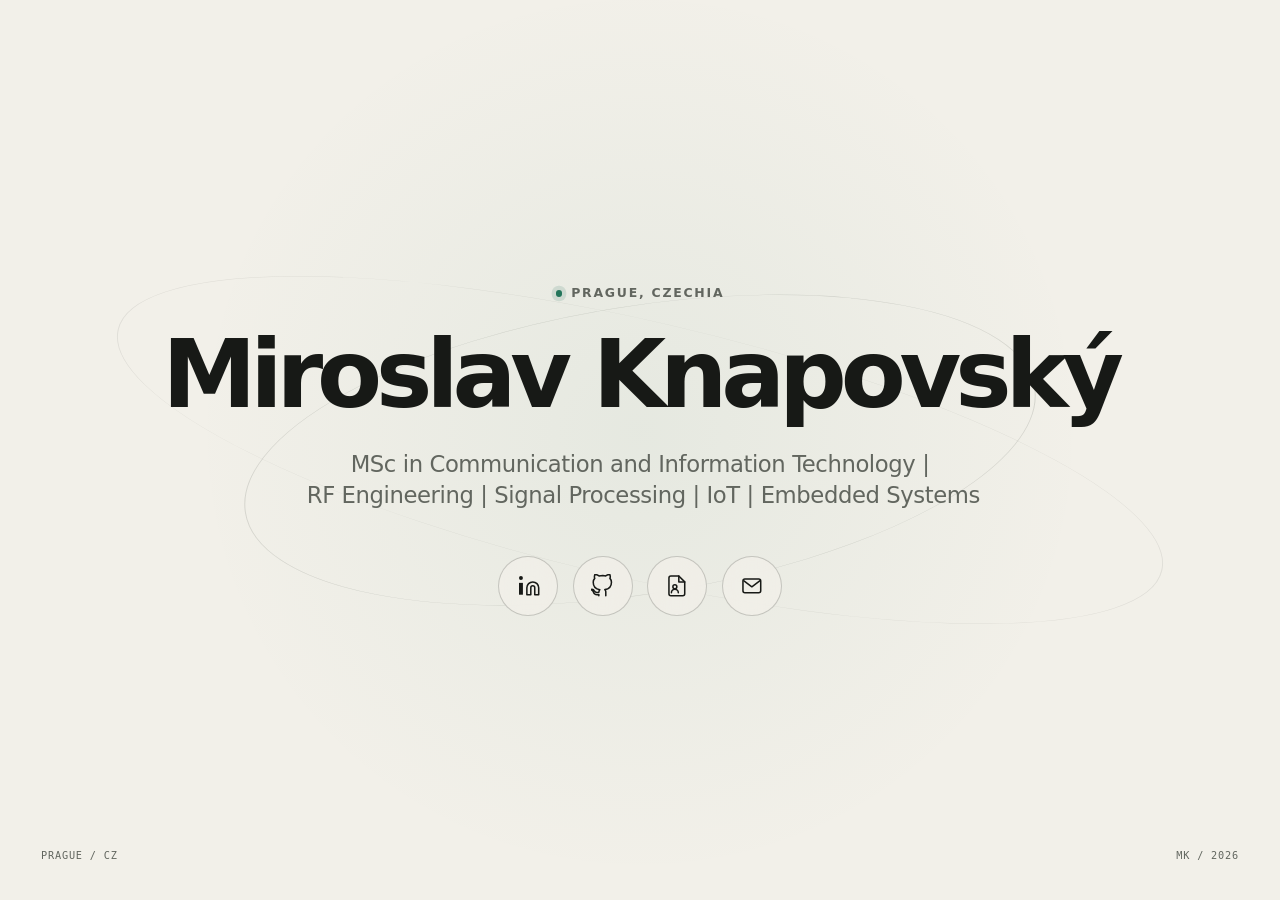
==== index.html @ cd1a3a69 "Add English resume" ====
<!doctype html>
<html lang="en">
  <head>
    <meta charset="UTF-8" />
    <meta name="viewport" content="width=device-width, initial-scale=1.0" />
    <meta name="referrer" content="strict-origin-when-cross-origin" />
    <meta
      http-equiv="Content-Security-Policy"
      content="default-src 'self'; img-src 'self' data:; style-src 'self'; script-src 'none'; object-src 'none'; base-uri 'self'; form-action 'none'"
    />
    <meta
      name="description"
      content="Miroslav Knapovský — MSc in Communication and Information Technology focused on RF engineering, signal processing, IoT and embedded systems."
    />
    <meta name="author" content="Miroslav Knapovský" />
    <meta name="theme-color" content="#f2f0e9" media="(prefers-color-scheme: light)" />
    <meta name="theme-color" content="#101210" media="(prefers-color-scheme: dark)" />
    <meta property="og:type" content="website" />
    <meta property="og:url" content="https://mknapovsky.cz/" />
    <meta property="og:title" content="Miroslav Knapovský" />
    <meta
      property="og:description"
      content="MSc in Communication and Information Technology focused on RF engineering, signal processing, IoT and embedded systems."
    />
    <meta property="og:locale" content="en_US" />
    <link rel="canonical" href="https://mknapovsky.cz/" />
    <link rel="icon" href="favicon.svg" type="image/svg+xml" />
    <link rel="stylesheet" href="styles.css" />
    <title>Miroslav Knapovský — personal website</title>
  </head>
  <body>
    <a class="skip-link" href="#profile">Skip to main content</a>

    <main class="profile" id="profile" tabindex="-1">
      <div class="profile__content">
        <p class="profile__location">
          <span class="status-dot" aria-hidden="true"></span>
          <span>Prague, Czechia</span>
        </p>

        <h1>Miroslav Knapovský</h1>

        <p class="profile__roles">
          MSc in Communication and Information
          Technology&nbsp;|&nbsp;RF Engineering&nbsp;|&nbsp;Signal
          Processing&nbsp;|&nbsp;IoT&nbsp;|&nbsp;Embedded Systems
        </p>

        <nav class="profile__links" aria-label="Professional and contact links">
          <a
            href="https://www.linkedin.com/in/miroslav-knapovsky-1905a0394/"
            target="_blank"
            rel="noopener noreferrer"
            aria-label="LinkedIn — open in a new tab"
          >
            <svg viewBox="0 0 24 24" aria-hidden="true">
              <path d="M16 8a6 6 0 0 1 6 6v7h-4v-7a2 2 0 0 0-4 0v7h-4v-7a6 6 0 0 1 6-6Z" />
              <path d="M2 9h4v12H2z" />
              <circle cx="4" cy="4" r="2" />
            </svg>
            <span>LinkedIn</span>
          </a>

          <a
            href="https://github.com/MiraKnapovsky"
            target="_blank"
            rel="noopener noreferrer"
            aria-label="GitHub — open in a new tab"
          >
            <svg viewBox="0 0 24 24" aria-hidden="true">
              <path d="M15 22v-3.9c0-1-.35-1.75-1-2.25 3.3-.37 6.75-1.62 6.75-7.4 0-1.64-.58-2.98-1.55-4.03.16-.38.67-1.9-.15-3.97 0 0-1.26-.4-4.12 1.54A14.3 14.3 0 0 0 12 1.46c-1.33 0-2.67.18-3.93.53C5.2.05 3.94.45 3.94.45c-.82 2.07-.3 3.59-.15 3.97A5.75 5.75 0 0 0 2.25 8.45c0 5.76 3.44 7.04 6.73 7.41-.53.46-.93 1.29-.99 2.5-.9.4-3.16 1.09-4.56-1.3 0 0-.83-1.5-2.4-1.61 0 0-1.53-.02-.11.95 0 0 1.03.48 1.74 2.29 0 0 .92 3.06 5.28 2.03V22" />
            </svg>
            <span>GitHub</span>
          </a>

          <a
            href="/resume.pdf"
            target="_blank"
            rel="noopener noreferrer"
            aria-label="Resume PDF — open in a new tab"
          >
            <svg viewBox="0 0 24 24" aria-hidden="true">
              <path d="M14 2H6a2 2 0 0 0-2 2v16a2 2 0 0 0 2 2h12a2 2 0 0 0 2-2V8Z" />
              <path d="M14 2v6h6" />
              <circle cx="10" cy="13" r="2" />
              <path d="M6.5 19a3.5 3.5 0 0 1 7 0" />
            </svg>
            <span>Resume</span>
          </a>

          <a
            href="mailto:miraknapovsky@gmail.com"
            aria-label="Email Miroslav Knapovský at miraknapovsky@gmail.com"
          >
            <svg viewBox="0 0 24 24" aria-hidden="true">
              <rect x="3" y="5" width="18" height="14" rx="2" />
              <path d="m4 7 8 6 8-6" />
            </svg>
            <span>Email</span>
          </a>
        </nav>
      </div>
    </main>

    <footer class="site-footer">
      <span>PRAGUE / CZ</span>
      <span aria-hidden="true">MK / 2026</span>
    </footer>
  </body>
</html>
---- styles.css ----
:root {
  color-scheme: light dark;
  --background: #f2f0e9;
  --surface: rgba(242, 240, 233, 0.76);
  --text: #171916;
  --muted: #62665f;
  --faint: rgba(23, 25, 22, 0.12);
  --line: rgba(23, 25, 22, 0.2);
  --accent: #23755a;
  --focus: #147f5b;
  --selection: #c9eadb;
  font-family:
    Inter, ui-sans-serif, system-ui, -apple-system, BlinkMacSystemFont, "Segoe UI",
    sans-serif;
  font-synthesis: none;
}

@media (prefers-color-scheme: dark) {
  :root {
    --background: #101210;
    --surface: rgba(16, 18, 16, 0.78);
    --text: #f0f1eb;
    --muted: #a5aaa1;
    --faint: rgba(240, 241, 235, 0.1);
    --line: rgba(240, 241, 235, 0.18);
    --accent: #79d7b5;
    --focus: #8ce9c8;
    --selection: #245a47;
  }
}

*,
*::before,
*::after {
  box-sizing: border-box;
}

html {
  min-width: 320px;
  min-height: 100%;
  background: var(--background);
}

body {
  position: relative;
  min-width: 320px;
  min-height: 100vh;
  min-height: 100svh;
  margin: 0;
  overflow-x: hidden;
  overflow-y: auto;
  background:
    radial-gradient(circle at 50% 48%, color-mix(in srgb, var(--accent) 6%, transparent), transparent 28rem),
    var(--background);
  color: var(--text);
  line-height: 1.5;
  text-rendering: optimizeLegibility;
  -webkit-font-smoothing: antialiased;
}

body::before,
body::after {
  content: "";
  position: fixed;
  z-index: 0;
  top: 50%;
  left: 50%;
  border: 1px solid var(--faint);
  border-radius: 50%;
  pointer-events: none;
}

body::before {
  width: min(50rem, 78vw);
  aspect-ratio: 1;
  transform: translate(-50%, -50%) rotate(-9deg) scaleY(0.36);
}

body::after {
  width: min(67rem, 96vw);
  aspect-ratio: 1;
  transform: translate(-50%, -50%) rotate(13deg) scaleY(0.24);
  opacity: 0.62;
}

::selection {
  background: var(--selection);
}

a {
  color: inherit;
  font: inherit;
  -webkit-tap-highlight-color: transparent;
}

a:focus-visible {
  outline: 2px solid var(--focus);
  outline-offset: 5px;
}

.skip-link {
  position: fixed;
  z-index: 100;
  top: 1rem;
  left: 1rem;
  padding: 0.65rem 0.9rem;
  transform: translateY(calc(-100% - 2rem));
  border-radius: 0.25rem;
  background: var(--text);
  color: var(--background);
  font-size: 0.8rem;
  font-weight: 700;
  text-decoration: none;
}

.skip-link:focus {
  transform: translateY(0);
}

.site-footer {
  position: fixed;
  z-index: 10;
  left: 0;
  display: flex;
  align-items: center;
  justify-content: space-between;
  width: 100%;
  padding-inline: clamp(1.25rem, 3.2vw, 3.5rem);
}

.profile {
  position: relative;
  z-index: 1;
  display: grid;
  min-height: 100vh;
  min-height: 100svh;
  padding: clamp(6.5rem, 12vh, 9rem) 1.5rem;
  place-items: center;
  text-align: center;
}

.profile__content {
  width: min(100%, 68rem);
}

.profile__location {
  display: flex;
  align-items: center;
  justify-content: center;
  gap: 0.55rem;
  margin: 0 0 clamp(1.25rem, 3vh, 2rem);
  color: var(--muted);
  font-size: clamp(0.68rem, 1vw, 0.78rem);
  font-weight: 650;
  letter-spacing: 0.14em;
  text-transform: uppercase;
}

.status-dot {
  width: 0.42rem;
  height: 0.42rem;
  border-radius: 50%;
  background: var(--accent);
  box-shadow: 0 0 0 0.27rem color-mix(in srgb, var(--accent) 14%, transparent);
}

h1 {
  max-width: 15ch;
  margin: 0 auto;
  font-size: clamp(2.75rem, 7.4vw, 7rem);
  font-weight: 760;
  letter-spacing: -0.065em;
  line-height: 0.93;
  text-wrap: balance;
}

.profile__roles {
  max-width: 62rem;
  margin: clamp(1.5rem, 3.5vh, 2.4rem) auto 0;
  color: var(--muted);
  font-size: clamp(1rem, 2vw, 1.42rem);
  font-weight: 430;
  letter-spacing: -0.018em;
  line-height: 1.35;
  text-wrap: balance;
}

.profile__links {
  display: flex;
  flex-wrap: wrap;
  justify-content: center;
  gap: clamp(0.65rem, 1.2vw, 0.9rem);
  margin-top: clamp(2.1rem, 5vh, 3.2rem);
}

.profile__links a {
  position: relative;
  display: grid;
  width: clamp(3.25rem, 5vw, 3.75rem);
  height: clamp(3.25rem, 5vw, 3.75rem);
  place-items: center;
  border: 1px solid var(--line);
  border-radius: 50%;
  background: var(--surface);
  color: var(--text);
  text-decoration: none;
  backdrop-filter: blur(12px);
  transition:
    color 160ms ease,
    border-color 160ms ease,
    transform 160ms ease,
    background-color 160ms ease;
}

.profile__links a:hover,
.profile__links a:focus-visible {
  border-color: var(--accent);
  background: color-mix(in srgb, var(--accent) 9%, var(--surface));
  color: var(--accent);
  transform: translateY(-3px);
}

.profile__links svg {
  width: 1.48rem;
  height: 1.48rem;
  fill: none;
  stroke: currentColor;
  stroke-linecap: round;
  stroke-linejoin: round;
  stroke-width: 1.55;
}

.profile__links a:first-child svg path:nth-child(2),
.profile__links a:first-child svg circle {
  fill: currentColor;
  stroke: none;
}

.profile__links a > span {
  position: absolute;
  top: calc(100% + 0.65rem);
  left: 50%;
  width: max-content;
  max-width: 9rem;
  padding: 0.3rem 0.48rem;
  transform: translate(-50%, -0.2rem);
  border-radius: 0.2rem;
  background: var(--text);
  color: var(--background);
  font-size: 0.64rem;
  font-weight: 680;
  letter-spacing: 0.03em;
  opacity: 0;
  pointer-events: none;
  transition:
    opacity 140ms ease,
    transform 140ms ease;
}

.profile__links a:hover > span,
.profile__links a:focus-visible > span {
  transform: translate(-50%, 0);
  opacity: 1;
}

.site-footer {
  bottom: 0;
  min-height: clamp(4rem, 8vw, 5.5rem);
  color: var(--muted);
  font-family: ui-monospace, "SFMono-Regular", Consolas, monospace;
  font-size: clamp(0.56rem, 0.8vw, 0.67rem);
  letter-spacing: 0.08em;
}

@media (max-width: 640px) {
  body::before {
    width: 35rem;
  }

  body::after {
    width: 45rem;
  }

  .profile {
    padding-inline: 1.15rem;
  }

  .profile__roles {
    max-width: 22rem;
  }

  .profile__links {
    margin-bottom: 1.35rem;
  }

  .profile__links a > span {
    top: calc(100% + 0.42rem);
    display: block;
    padding: 0;
    transform: translate(-50%, 0);
    background: transparent;
    color: var(--muted);
    font-size: 0.56rem;
    opacity: 1;
    transition: none;
  }
}

@media (hover: none) {
  .profile__links {
    margin-bottom: 1.35rem;
  }

  .profile__links a > span {
    top: calc(100% + 0.42rem);
    display: block;
    padding: 0;
    transform: translate(-50%, 0);
    background: transparent;
    color: var(--muted);
    font-size: 0.56rem;
    opacity: 1;
    transition: none;
  }
}

@media (max-height: 560px) and (orientation: landscape) {
  .site-footer {
    display: none;
  }

  .profile {
    padding-block: 4.25rem 1.5rem;
  }

  .profile__location {
    margin-bottom: 0.75rem;
  }

  h1 {
    font-size: clamp(2.2rem, 9vh, 4rem);
  }

  .profile__roles {
    max-width: none;
    margin-top: 1rem;
    font-size: 0.8rem;
  }

  .profile__links {
    margin-top: 1rem;
  }
}

@media (prefers-reduced-motion: reduce) {
  *,
  *::before,
  *::after {
    scroll-behavior: auto !important;
    transition-duration: 0.01ms !important;
  }
}

@supports not (background: color-mix(in srgb, black, white)) {
  body {
    background: var(--background);
  }

  .profile__links a:hover,
  .profile__links a:focus-visible {
    background: var(--background);
  }
}
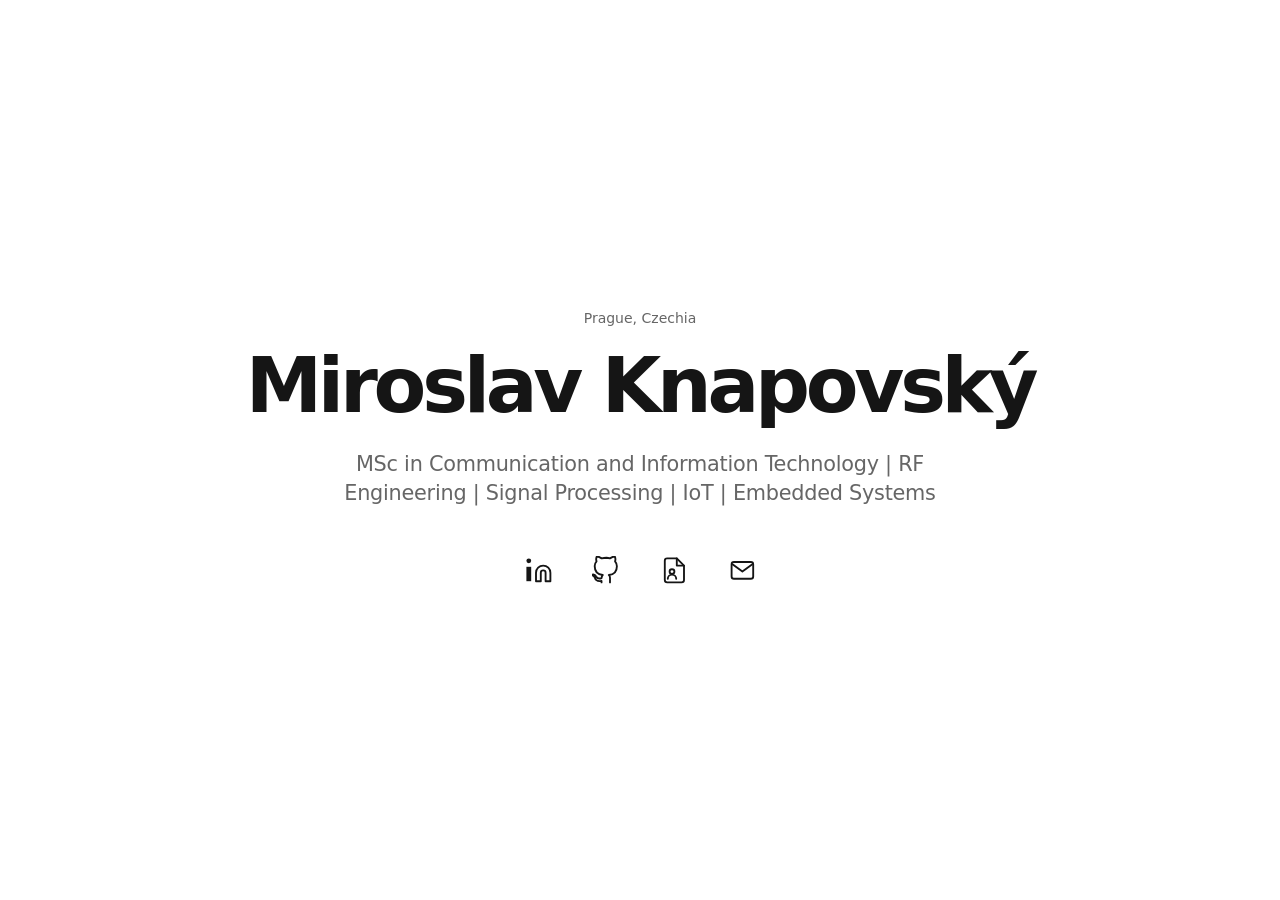
==== commit 0fc56a10: "Simplify homepage design" ====
--- a/index.html
+++ b/index.html
@@ -13,8 +13,8 @@
       content="Miroslav Knapovský — MSc in Communication and Information Technology focused on RF engineering, signal processing, IoT and embedded systems."
     />
     <meta name="author" content="Miroslav Knapovský" />
-    <meta name="theme-color" content="#f2f0e9" media="(prefers-color-scheme: light)" />
-    <meta name="theme-color" content="#101210" media="(prefers-color-scheme: dark)" />
+    <meta name="theme-color" content="#ffffff" media="(prefers-color-scheme: light)" />
+    <meta name="theme-color" content="#111111" media="(prefers-color-scheme: dark)" />
     <meta property="og:type" content="website" />
     <meta property="og:url" content="https://mknapovsky.cz/" />
     <meta property="og:title" content="Miroslav Knapovský" />
@@ -24,7 +24,7 @@
     />
     <meta property="og:locale" content="en_US" />
     <link rel="canonical" href="https://mknapovsky.cz/" />
-    <link rel="icon" href="favicon.svg" type="image/svg+xml" />
+    <link rel="icon" href="/favicon.svg?v=2" type="image/svg+xml" />
     <link rel="stylesheet" href="styles.css" />
     <title>Miroslav Knapovský — personal website</title>
   </head>
@@ -33,10 +33,7 @@
 
     <main class="profile" id="profile" tabindex="-1">
       <div class="profile__content">
-        <p class="profile__location">
-          <span class="status-dot" aria-hidden="true"></span>
-          <span>Prague, Czechia</span>
-        </p>
+        <p class="profile__location">Prague, Czechia</p>
 
         <h1>Miroslav Knapovský</h1>
 
@@ -48,7 +45,7 @@
 
         <nav class="profile__links" aria-label="Professional and contact links">
           <a
-            href="https://www.linkedin.com/in/miroslav-knapovsky-1905a0394/"
+            href="https://www.linkedin.com/in/m-knapovsky"
             target="_blank"
             rel="noopener noreferrer"
             aria-label="LinkedIn — open in a new tab"
@@ -58,7 +55,6 @@
               <path d="M2 9h4v12H2z" />
               <circle cx="4" cy="4" r="2" />
             </svg>
-            <span>LinkedIn</span>
           </a>
 
           <a
@@ -70,14 +66,11 @@
             <svg viewBox="0 0 24 24" aria-hidden="true">
               <path d="M15 22v-3.9c0-1-.35-1.75-1-2.25 3.3-.37 6.75-1.62 6.75-7.4 0-1.64-.58-2.98-1.55-4.03.16-.38.67-1.9-.15-3.97 0 0-1.26-.4-4.12 1.54A14.3 14.3 0 0 0 12 1.46c-1.33 0-2.67.18-3.93.53C5.2.05 3.94.45 3.94.45c-.82 2.07-.3 3.59-.15 3.97A5.75 5.75 0 0 0 2.25 8.45c0 5.76 3.44 7.04 6.73 7.41-.53.46-.93 1.29-.99 2.5-.9.4-3.16 1.09-4.56-1.3 0 0-.83-1.5-2.4-1.61 0 0-1.53-.02-.11.95 0 0 1.03.48 1.74 2.29 0 0 .92 3.06 5.28 2.03V22" />
             </svg>
-            <span>GitHub</span>
           </a>
 
           <a
             href="/resume.pdf"
-            target="_blank"
-            rel="noopener noreferrer"
-            aria-label="Resume PDF — open in a new tab"
+            aria-label="Open resume PDF"
           >
             <svg viewBox="0 0 24 24" aria-hidden="true">
               <path d="M14 2H6a2 2 0 0 0-2 2v16a2 2 0 0 0 2 2h12a2 2 0 0 0 2-2V8Z" />
@@ -85,7 +78,6 @@
               <circle cx="10" cy="13" r="2" />
               <path d="M6.5 19a3.5 3.5 0 0 1 7 0" />
             </svg>
-            <span>Resume</span>
           </a>
 
           <a
@@ -96,15 +88,9 @@
               <rect x="3" y="5" width="18" height="14" rx="2" />
               <path d="m4 7 8 6 8-6" />
             </svg>
-            <span>Email</span>
           </a>
         </nav>
       </div>
     </main>
-
-    <footer class="site-footer">
-      <span>PRAGUE / CZ</span>
-      <span aria-hidden="true">MK / 2026</span>
-    </footer>
   </body>
 </html>
--- a/styles.css
+++ b/styles.css
@@ -1,14 +1,10 @@
 :root {
   color-scheme: light dark;
-  --background: #f2f0e9;
-  --surface: rgba(242, 240, 233, 0.76);
-  --text: #171916;
-  --muted: #62665f;
-  --faint: rgba(23, 25, 22, 0.12);
-  --line: rgba(23, 25, 22, 0.2);
-  --accent: #23755a;
-  --focus: #147f5b;
-  --selection: #c9eadb;
+  --background: #ffffff;
+  --text: #151515;
+  --muted: #666666;
+  --focus: #151515;
+  --selection: #dedede;
   font-family:
     Inter, ui-sans-serif, system-ui, -apple-system, BlinkMacSystemFont, "Segoe UI",
     sans-serif;
@@ -17,15 +13,11 @@
 
 @media (prefers-color-scheme: dark) {
   :root {
-    --background: #101210;
-    --surface: rgba(16, 18, 16, 0.78);
-    --text: #f0f1eb;
-    --muted: #a5aaa1;
-    --faint: rgba(240, 241, 235, 0.1);
-    --line: rgba(240, 241, 235, 0.18);
-    --accent: #79d7b5;
-    --focus: #8ce9c8;
-    --selection: #245a47;
+    --background: #111111;
+    --text: #f5f5f5;
+    --muted: #a8a8a8;
+    --focus: #f5f5f5;
+    --selection: #454545;
   }
 }
 
@@ -42,45 +34,17 @@
 }
 
 body {
-  position: relative;
   min-width: 320px;
   min-height: 100vh;
   min-height: 100svh;
   margin: 0;
   overflow-x: hidden;
   overflow-y: auto;
-  background:
-    radial-gradient(circle at 50% 48%, color-mix(in srgb, var(--accent) 6%, transparent), transparent 28rem),
-    var(--background);
+  background: var(--background);
   color: var(--text);
   line-height: 1.5;
   text-rendering: optimizeLegibility;
   -webkit-font-smoothing: antialiased;
-}
-
-body::before,
-body::after {
-  content: "";
-  position: fixed;
-  z-index: 0;
-  top: 50%;
-  left: 50%;
-  border: 1px solid var(--faint);
-  border-radius: 50%;
-  pointer-events: none;
-}
-
-body::before {
-  width: min(50rem, 78vw);
-  aspect-ratio: 1;
-  transform: translate(-50%, -50%) rotate(-9deg) scaleY(0.36);
-}
-
-body::after {
-  width: min(67rem, 96vw);
-  aspect-ratio: 1;
-  transform: translate(-50%, -50%) rotate(13deg) scaleY(0.24);
-  opacity: 0.62;
 }
 
 ::selection {
@@ -117,71 +81,44 @@
   transform: translateY(0);
 }
 
-.site-footer {
-  position: fixed;
-  z-index: 10;
-  left: 0;
-  display: flex;
-  align-items: center;
-  justify-content: space-between;
-  width: 100%;
-  padding-inline: clamp(1.25rem, 3.2vw, 3.5rem);
-}
-
 .profile {
-  position: relative;
-  z-index: 1;
   display: grid;
   min-height: 100vh;
   min-height: 100svh;
-  padding: clamp(6.5rem, 12vh, 9rem) 1.5rem;
+  padding: clamp(4rem, 10vh, 7rem) 1.5rem;
   place-items: center;
   text-align: center;
 }
 
 .profile__content {
-  width: min(100%, 68rem);
+  width: min(100%, 58rem);
 }
 
 .profile__location {
-  display: flex;
-  align-items: center;
-  justify-content: center;
-  gap: 0.55rem;
-  margin: 0 0 clamp(1.25rem, 3vh, 2rem);
+  margin: 0 0 1.25rem;
   color: var(--muted);
-  font-size: clamp(0.68rem, 1vw, 0.78rem);
-  font-weight: 650;
-  letter-spacing: 0.14em;
-  text-transform: uppercase;
-}
-
-.status-dot {
-  width: 0.42rem;
-  height: 0.42rem;
-  border-radius: 50%;
-  background: var(--accent);
-  box-shadow: 0 0 0 0.27rem color-mix(in srgb, var(--accent) 14%, transparent);
+  font-size: 0.875rem;
+  font-weight: 450;
 }
 
 h1 {
   max-width: 15ch;
   margin: 0 auto;
-  font-size: clamp(2.75rem, 7.4vw, 7rem);
-  font-weight: 760;
-  letter-spacing: -0.065em;
-  line-height: 0.93;
+  font-size: clamp(3rem, 6vw, 5.75rem);
+  font-weight: 720;
+  letter-spacing: -0.055em;
+  line-height: 0.96;
   text-wrap: balance;
 }
 
 .profile__roles {
-  max-width: 62rem;
-  margin: clamp(1.5rem, 3.5vh, 2.4rem) auto 0;
+  max-width: 54rem;
+  margin: 1.75rem auto 0;
   color: var(--muted);
-  font-size: clamp(1rem, 2vw, 1.42rem);
-  font-weight: 430;
-  letter-spacing: -0.018em;
-  line-height: 1.35;
+  font-size: clamp(1rem, 1.8vw, 1.3rem);
+  font-weight: 400;
+  letter-spacing: -0.012em;
+  line-height: 1.4;
   text-wrap: balance;
 }
 
@@ -189,40 +126,28 @@
   display: flex;
   flex-wrap: wrap;
   justify-content: center;
-  gap: clamp(0.65rem, 1.2vw, 0.9rem);
-  margin-top: clamp(2.1rem, 5vh, 3.2rem);
+  gap: clamp(1rem, 2vw, 1.5rem);
+  margin-top: 2.5rem;
 }
 
 .profile__links a {
-  position: relative;
   display: grid;
-  width: clamp(3.25rem, 5vw, 3.75rem);
-  height: clamp(3.25rem, 5vw, 3.75rem);
+  width: 2.75rem;
+  height: 2.75rem;
   place-items: center;
-  border: 1px solid var(--line);
-  border-radius: 50%;
-  background: var(--surface);
   color: var(--text);
   text-decoration: none;
-  backdrop-filter: blur(12px);
-  transition:
-    color 160ms ease,
-    border-color 160ms ease,
-    transform 160ms ease,
-    background-color 160ms ease;
+  transition: opacity 140ms ease;
 }
 
 .profile__links a:hover,
 .profile__links a:focus-visible {
-  border-color: var(--accent);
-  background: color-mix(in srgb, var(--accent) 9%, var(--surface));
-  color: var(--accent);
-  transform: translateY(-3px);
+  opacity: 0.52;
 }
 
 .profile__links svg {
-  width: 1.48rem;
-  height: 1.48rem;
+  width: 1.8rem;
+  height: 1.8rem;
   fill: none;
   stroke: currentColor;
   stroke-linecap: round;
@@ -236,51 +161,7 @@
   stroke: none;
 }
 
-.profile__links a > span {
-  position: absolute;
-  top: calc(100% + 0.65rem);
-  left: 50%;
-  width: max-content;
-  max-width: 9rem;
-  padding: 0.3rem 0.48rem;
-  transform: translate(-50%, -0.2rem);
-  border-radius: 0.2rem;
-  background: var(--text);
-  color: var(--background);
-  font-size: 0.64rem;
-  font-weight: 680;
-  letter-spacing: 0.03em;
-  opacity: 0;
-  pointer-events: none;
-  transition:
-    opacity 140ms ease,
-    transform 140ms ease;
-}
-
-.profile__links a:hover > span,
-.profile__links a:focus-visible > span {
-  transform: translate(-50%, 0);
-  opacity: 1;
-}
-
-.site-footer {
-  bottom: 0;
-  min-height: clamp(4rem, 8vw, 5.5rem);
-  color: var(--muted);
-  font-family: ui-monospace, "SFMono-Regular", Consolas, monospace;
-  font-size: clamp(0.56rem, 0.8vw, 0.67rem);
-  letter-spacing: 0.08em;
-}
-
 @media (max-width: 640px) {
-  body::before {
-    width: 35rem;
-  }
-
-  body::after {
-    width: 45rem;
-  }
-
   .profile {
     padding-inline: 1.15rem;
   }
@@ -289,48 +170,11 @@
     max-width: 22rem;
   }
 
-  .profile__links {
-    margin-bottom: 1.35rem;
-  }
-
-  .profile__links a > span {
-    top: calc(100% + 0.42rem);
-    display: block;
-    padding: 0;
-    transform: translate(-50%, 0);
-    background: transparent;
-    color: var(--muted);
-    font-size: 0.56rem;
-    opacity: 1;
-    transition: none;
-  }
-}
-
-@media (hover: none) {
-  .profile__links {
-    margin-bottom: 1.35rem;
-  }
-
-  .profile__links a > span {
-    top: calc(100% + 0.42rem);
-    display: block;
-    padding: 0;
-    transform: translate(-50%, 0);
-    background: transparent;
-    color: var(--muted);
-    font-size: 0.56rem;
-    opacity: 1;
-    transition: none;
-  }
 }
 
 @media (max-height: 560px) and (orientation: landscape) {
-  .site-footer {
-    display: none;
-  }
-
   .profile {
-    padding-block: 4.25rem 1.5rem;
+    padding-block: 2.5rem;
   }
 
   .profile__location {
@@ -360,14 +204,3 @@
     transition-duration: 0.01ms !important;
   }
 }
-
-@supports not (background: color-mix(in srgb, black, white)) {
-  body {
-    background: var(--background);
-  }
-
-  .profile__links a:hover,
-  .profile__links a:focus-visible {
-    background: var(--background);
-  }
-}
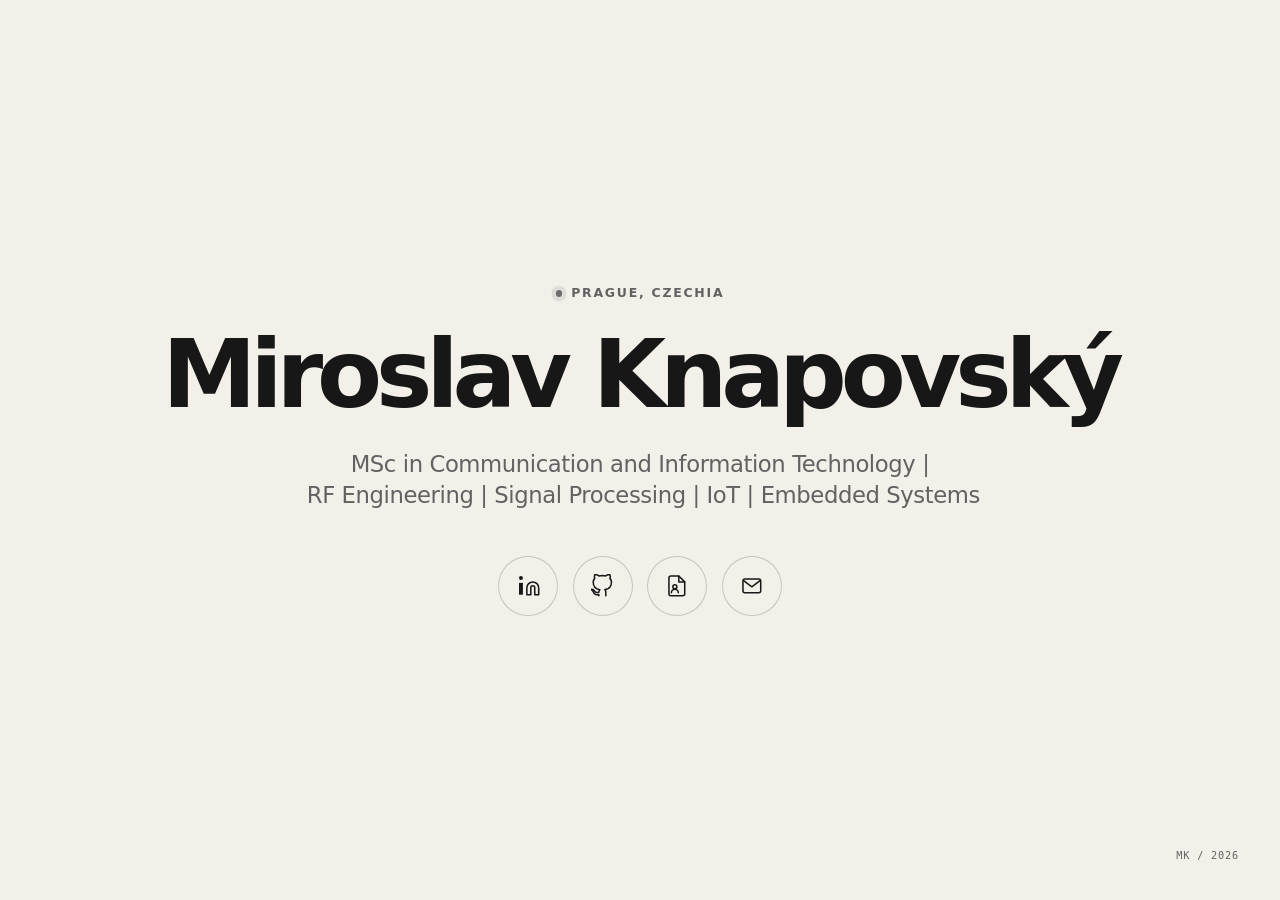
==== commit 9a2a4038: "Restore homepage composition" ====
--- a/index.html
+++ b/index.html
@@ -13,7 +13,7 @@
       content="Miroslav Knapovský — MSc in Communication and Information Technology focused on RF engineering, signal processing, IoT and embedded systems."
     />
     <meta name="author" content="Miroslav Knapovský" />
-    <meta name="theme-color" content="#ffffff" media="(prefers-color-scheme: light)" />
+    <meta name="theme-color" content="#f2f0e9" media="(prefers-color-scheme: light)" />
     <meta name="theme-color" content="#111111" media="(prefers-color-scheme: dark)" />
     <meta property="og:type" content="website" />
     <meta property="og:url" content="https://mknapovsky.cz/" />
@@ -25,7 +25,7 @@
     <meta property="og:locale" content="en_US" />
     <link rel="canonical" href="https://mknapovsky.cz/" />
     <link rel="icon" href="/favicon.svg?v=2" type="image/svg+xml" />
-    <link rel="stylesheet" href="styles.css" />
+    <link rel="stylesheet" href="/styles.css?v=3" />
     <title>Miroslav Knapovský — personal website</title>
   </head>
   <body>
@@ -33,7 +33,10 @@
 
     <main class="profile" id="profile" tabindex="-1">
       <div class="profile__content">
-        <p class="profile__location">Prague, Czechia</p>
+        <p class="profile__location">
+          <span class="status-dot" aria-hidden="true"></span>
+          <span>Prague, Czechia</span>
+        </p>
 
         <h1>Miroslav Knapovský</h1>
 
@@ -55,6 +58,7 @@
               <path d="M2 9h4v12H2z" />
               <circle cx="4" cy="4" r="2" />
             </svg>
+            <span>LinkedIn</span>
           </a>
 
           <a
@@ -66,6 +70,7 @@
             <svg viewBox="0 0 24 24" aria-hidden="true">
               <path d="M15 22v-3.9c0-1-.35-1.75-1-2.25 3.3-.37 6.75-1.62 6.75-7.4 0-1.64-.58-2.98-1.55-4.03.16-.38.67-1.9-.15-3.97 0 0-1.26-.4-4.12 1.54A14.3 14.3 0 0 0 12 1.46c-1.33 0-2.67.18-3.93.53C5.2.05 3.94.45 3.94.45c-.82 2.07-.3 3.59-.15 3.97A5.75 5.75 0 0 0 2.25 8.45c0 5.76 3.44 7.04 6.73 7.41-.53.46-.93 1.29-.99 2.5-.9.4-3.16 1.09-4.56-1.3 0 0-.83-1.5-2.4-1.61 0 0-1.53-.02-.11.95 0 0 1.03.48 1.74 2.29 0 0 .92 3.06 5.28 2.03V22" />
             </svg>
+            <span>GitHub</span>
           </a>
 
           <a
@@ -78,6 +83,7 @@
               <circle cx="10" cy="13" r="2" />
               <path d="M6.5 19a3.5 3.5 0 0 1 7 0" />
             </svg>
+            <span>Resume</span>
           </a>
 
           <a
@@ -88,9 +94,14 @@
               <rect x="3" y="5" width="18" height="14" rx="2" />
               <path d="m4 7 8 6 8-6" />
             </svg>
+            <span>Email</span>
           </a>
         </nav>
       </div>
     </main>
+
+    <footer class="site-footer" aria-hidden="true">
+      <span>MK / 2026</span>
+    </footer>
   </body>
 </html>
--- a/styles.css
+++ b/styles.css
@@ -1,10 +1,15 @@
 :root {
   color-scheme: light dark;
-  --background: #ffffff;
-  --text: #151515;
-  --muted: #666666;
-  --focus: #151515;
-  --selection: #dedede;
+  --background: #f2f0e9;
+  --surface: rgba(242, 240, 233, 0.76);
+  --text: #171717;
+  --muted: #626262;
+  --line: rgba(23, 23, 23, 0.2);
+  --accent: #6d6d6d;
+  --accent-soft: rgba(109, 109, 109, 0.12);
+  --accent-ring: rgba(109, 109, 109, 0.14);
+  --focus: #525252;
+  --selection: #d7d7d7;
   font-family:
     Inter, ui-sans-serif, system-ui, -apple-system, BlinkMacSystemFont, "Segoe UI",
     sans-serif;
@@ -14,10 +19,15 @@
 @media (prefers-color-scheme: dark) {
   :root {
     --background: #111111;
-    --text: #f5f5f5;
-    --muted: #a8a8a8;
-    --focus: #f5f5f5;
-    --selection: #454545;
+    --surface: rgba(17, 17, 17, 0.78);
+    --text: #f0f0f0;
+    --muted: #a5a5a5;
+    --line: rgba(240, 240, 240, 0.18);
+    --accent: #b5b5b5;
+    --accent-soft: rgba(181, 181, 181, 0.13);
+    --accent-ring: rgba(181, 181, 181, 0.16);
+    --focus: #d1d1d1;
+    --selection: #464646;
   }
 }
 
@@ -82,43 +92,59 @@
 }
 
 .profile {
+  position: relative;
+  z-index: 1;
   display: grid;
   min-height: 100vh;
   min-height: 100svh;
-  padding: clamp(4rem, 10vh, 7rem) 1.5rem;
+  padding: clamp(6.5rem, 12vh, 9rem) 1.5rem;
   place-items: center;
   text-align: center;
 }
 
 .profile__content {
-  width: min(100%, 58rem);
+  width: min(100%, 68rem);
 }
 
 .profile__location {
-  margin: 0 0 1.25rem;
+  display: flex;
+  align-items: center;
+  justify-content: center;
+  gap: 0.55rem;
+  margin: 0 0 clamp(1.25rem, 3vh, 2rem);
   color: var(--muted);
-  font-size: 0.875rem;
-  font-weight: 450;
+  font-size: clamp(0.68rem, 1vw, 0.78rem);
+  font-weight: 650;
+  letter-spacing: 0.14em;
+  text-transform: uppercase;
+}
+
+.status-dot {
+  width: 0.42rem;
+  height: 0.42rem;
+  border-radius: 50%;
+  background: var(--accent);
+  box-shadow: 0 0 0 0.27rem var(--accent-ring);
 }
 
 h1 {
   max-width: 15ch;
   margin: 0 auto;
-  font-size: clamp(3rem, 6vw, 5.75rem);
-  font-weight: 720;
-  letter-spacing: -0.055em;
-  line-height: 0.96;
+  font-size: clamp(2.75rem, 7.4vw, 7rem);
+  font-weight: 760;
+  letter-spacing: -0.065em;
+  line-height: 0.93;
   text-wrap: balance;
 }
 
 .profile__roles {
-  max-width: 54rem;
-  margin: 1.75rem auto 0;
+  max-width: 62rem;
+  margin: clamp(1.5rem, 3.5vh, 2.4rem) auto 0;
   color: var(--muted);
-  font-size: clamp(1rem, 1.8vw, 1.3rem);
-  font-weight: 400;
-  letter-spacing: -0.012em;
-  line-height: 1.4;
+  font-size: clamp(1rem, 2vw, 1.42rem);
+  font-weight: 430;
+  letter-spacing: -0.018em;
+  line-height: 1.35;
   text-wrap: balance;
 }
 
@@ -126,28 +152,40 @@
   display: flex;
   flex-wrap: wrap;
   justify-content: center;
-  gap: clamp(1rem, 2vw, 1.5rem);
-  margin-top: 2.5rem;
+  gap: clamp(0.65rem, 1.2vw, 0.9rem);
+  margin-top: clamp(2.1rem, 5vh, 3.2rem);
 }
 
 .profile__links a {
+  position: relative;
   display: grid;
-  width: 2.75rem;
-  height: 2.75rem;
+  width: clamp(3.25rem, 5vw, 3.75rem);
+  height: clamp(3.25rem, 5vw, 3.75rem);
   place-items: center;
+  border: 1px solid var(--line);
+  border-radius: 50%;
+  background: var(--surface);
   color: var(--text);
   text-decoration: none;
-  transition: opacity 140ms ease;
+  backdrop-filter: blur(12px);
+  transition:
+    color 160ms ease,
+    border-color 160ms ease,
+    transform 160ms ease,
+    background-color 160ms ease;
 }
 
 .profile__links a:hover,
 .profile__links a:focus-visible {
-  opacity: 0.52;
+  border-color: var(--accent);
+  background: var(--accent-soft);
+  color: var(--accent);
+  transform: translateY(-3px);
 }
 
 .profile__links svg {
-  width: 1.8rem;
-  height: 1.8rem;
+  width: 1.48rem;
+  height: 1.48rem;
   fill: none;
   stroke: currentColor;
   stroke-linecap: round;
@@ -161,6 +199,50 @@
   stroke: none;
 }
 
+.profile__links a > span {
+  position: absolute;
+  top: calc(100% + 0.65rem);
+  left: 50%;
+  width: max-content;
+  max-width: 9rem;
+  padding: 0.3rem 0.48rem;
+  transform: translate(-50%, -0.2rem);
+  border-radius: 0.2rem;
+  background: var(--text);
+  color: var(--background);
+  font-size: 0.64rem;
+  font-weight: 680;
+  letter-spacing: 0.03em;
+  opacity: 0;
+  pointer-events: none;
+  transition:
+    opacity 140ms ease,
+    transform 140ms ease;
+}
+
+.profile__links a:hover > span,
+.profile__links a:focus-visible > span {
+  transform: translate(-50%, 0);
+  opacity: 1;
+}
+
+.site-footer {
+  position: fixed;
+  z-index: 10;
+  bottom: 0;
+  left: 0;
+  display: flex;
+  align-items: center;
+  justify-content: flex-end;
+  width: 100%;
+  min-height: clamp(4rem, 8vw, 5.5rem);
+  padding-inline: clamp(1.25rem, 3.2vw, 3.5rem);
+  color: var(--muted);
+  font-family: ui-monospace, "SFMono-Regular", Consolas, monospace;
+  font-size: clamp(0.56rem, 0.8vw, 0.67rem);
+  letter-spacing: 0.08em;
+}
+
 @media (max-width: 640px) {
   .profile {
     padding-inline: 1.15rem;
@@ -170,11 +252,48 @@
     max-width: 22rem;
   }
 
+  .profile__links {
+    margin-bottom: 1.35rem;
+  }
+
+  .profile__links a > span {
+    top: calc(100% + 0.42rem);
+    display: block;
+    padding: 0;
+    transform: translate(-50%, 0);
+    background: transparent;
+    color: var(--muted);
+    font-size: 0.56rem;
+    opacity: 1;
+    transition: none;
+  }
+}
+
+@media (hover: none) {
+  .profile__links {
+    margin-bottom: 1.35rem;
+  }
+
+  .profile__links a > span {
+    top: calc(100% + 0.42rem);
+    display: block;
+    padding: 0;
+    transform: translate(-50%, 0);
+    background: transparent;
+    color: var(--muted);
+    font-size: 0.56rem;
+    opacity: 1;
+    transition: none;
+  }
 }
 
 @media (max-height: 560px) and (orientation: landscape) {
+  .site-footer {
+    display: none;
+  }
+
   .profile {
-    padding-block: 2.5rem;
+    padding-block: 4.25rem 1.5rem;
   }
 
   .profile__location {
